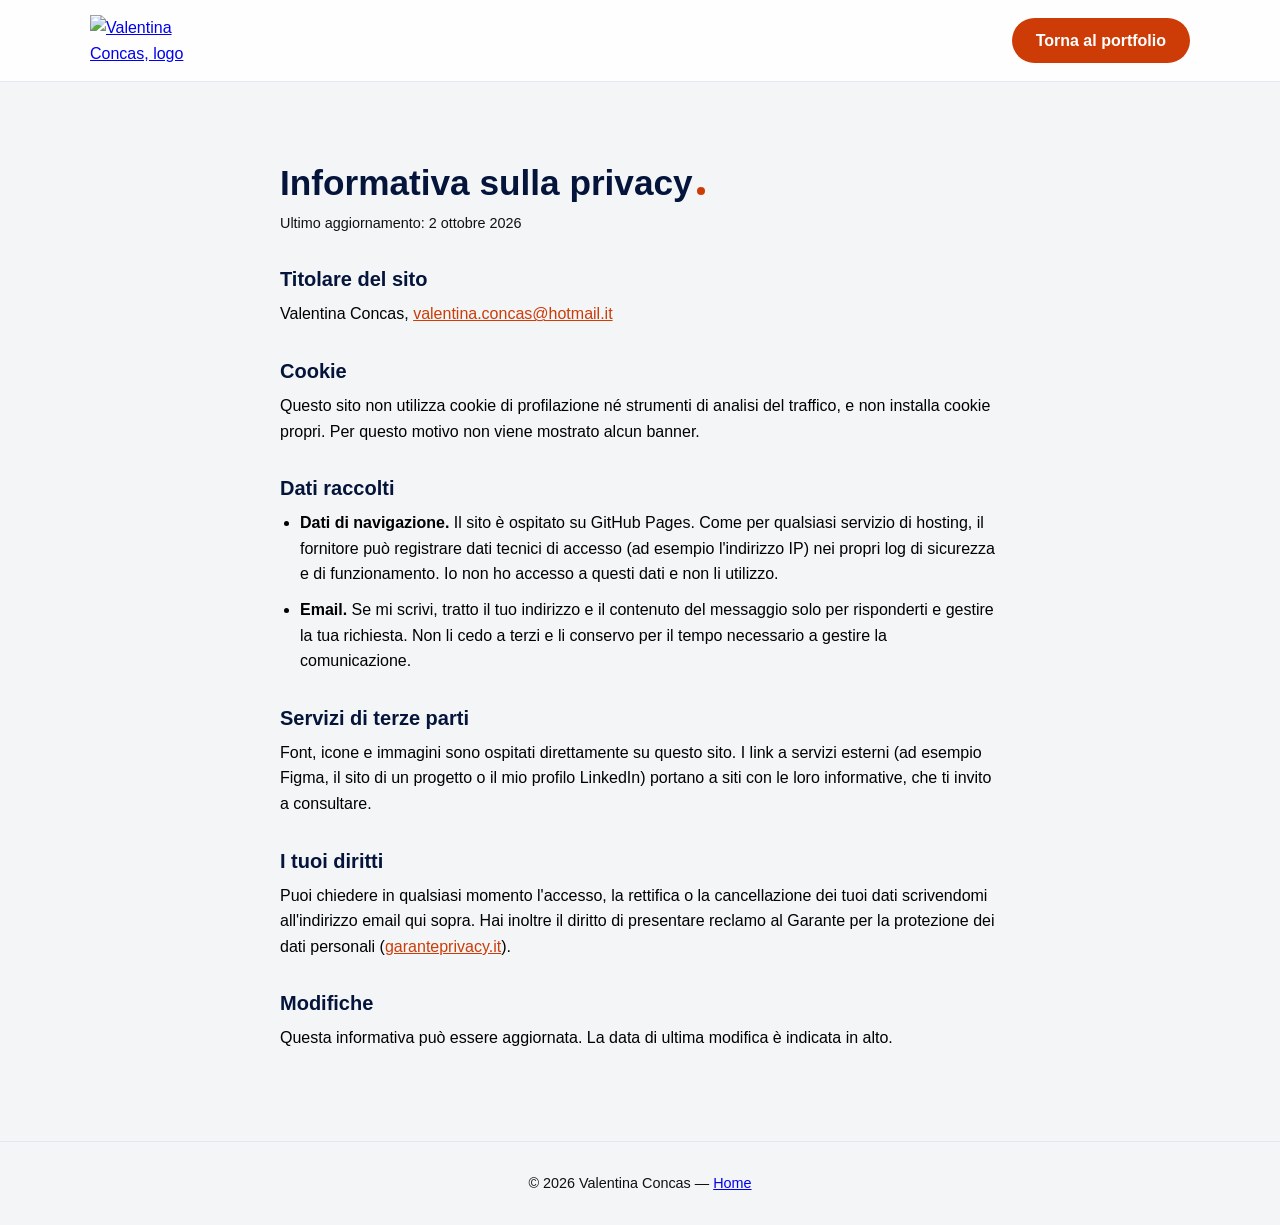
==== privacy.html @ 8ae032e2 "Add files via upload" ====
<!DOCTYPE html>
<html lang="it">
<head>
  <meta charset="UTF-8">
  <meta name="viewport" content="width=device-width, initial-scale=1.0">
  <title>Privacy | Valentina Concas</title>
  <meta name="description" content="Informativa sulla privacy del portfolio di Valentina Concas.">
  <link rel="canonical" href="https://valentinaconcas.github.io/privacy.html">
  <link rel="icon" type="image/svg+xml" href="immagini/icona.svg">
  <link rel="stylesheet" href="style.css">
  <style>
    .privacy { max-width: 760px; }
    .privacy h1 { font-size: 2.2rem; margin-bottom: 8px; }
    .privacy h2 { font-size: 1.25rem; margin: 32px 0 10px; }
    .privacy p, .privacy li { margin-bottom: 10px; }
    .privacy ul { padding-left: 20px; }
    .privacy .updated { color: var(--text-muted); font-size: 0.9rem; margin-bottom: 24px; }
    .privacy a { color: var(--primary-orange); }
  </style>
</head>
<body>

  <header class="navbar">
    <div class="container nav-container">
      <a href="index.html" class="logo"><img id="logoSchermo" src="immagini/logo.svg" alt="Valentina Concas, logo"></a>
      <a href="index.html" class="btn-cta">Torna al portfolio</a>
    </div>
  </header>

  <main class="section">
    <div class="container privacy">
      <h1>Informativa sulla privacy<span class="dot"></span></h1>
      <p class="updated">Ultimo aggiornamento: 2 ottobre 2026</p>

      <h2>Titolare del sito</h2>
      <p>Valentina Concas, <a href="mailto:valentina.concas@hotmail.it">valentina.concas@hotmail.it</a></p>

      <h2>Cookie</h2>
      <p>Questo sito non utilizza cookie di profilazione né strumenti di analisi del traffico, e non installa cookie propri. Per questo motivo non viene mostrato alcun banner.</p>

      <h2>Dati raccolti</h2>
      <ul>
        <li><strong>Dati di navigazione.</strong> Il sito è ospitato su GitHub Pages. Come per qualsiasi servizio di hosting, il fornitore può registrare dati tecnici di accesso (ad esempio l'indirizzo IP) nei propri log di sicurezza e di funzionamento. Io non ho accesso a questi dati e non li utilizzo.</li>
        <li><strong>Email.</strong> Se mi scrivi, tratto il tuo indirizzo e il contenuto del messaggio solo per risponderti e gestire la tua richiesta. Non li cedo a terzi e li conservo per il tempo necessario a gestire la comunicazione.</li>
      </ul>

      <h2>Servizi di terze parti</h2>
      <p>Font, icone e immagini sono ospitati direttamente su questo sito. I link a servizi esterni (ad esempio Figma, il sito di un progetto o il mio profilo LinkedIn) portano a siti con le loro informative, che ti invito a consultare.</p>

      <h2>I tuoi diritti</h2>
      <p>Puoi chiedere in qualsiasi momento l'accesso, la rettifica o la cancellazione dei tuoi dati scrivendomi all'indirizzo email qui sopra. Hai inoltre il diritto di presentare reclamo al Garante per la protezione dei dati personali (<a href="https://www.garanteprivacy.it" target="_blank" rel="noopener">garanteprivacy.it</a>).</p>

      <h2>Modifiche</h2>
      <p>Questa informativa può essere aggiornata. La data di ultima modifica è indicata in alto.</p>
    </div>
  </main>

  <footer>
    <div class="container text-center">
      <p>© 2026 Valentina Concas — <a href="index.html">Home</a></p>
    </div>
  </footer>

</body>
</html>
---- style.css ----
/* RESET & VARIABILI */
:root {
  --primary-blue: #04143A;
  --secondary-blue: #3d4f75;
  --primary-orange: #cd3c07;
  --hover-orange: #E67B07;
  --bg-offwhite: #F3F5F7;
  --bg-white: #ffffff;
  --text-dark: #000000;
  --text-muted: #101113;
  --border-color: #e2e8f0;
  --font-main: 'Inter', sans-serif;
  --font-heading: 'Plus Jakarta Sans', sans-serif;
  --transition: all 0.3s cubic-bezier(0.4, 0, 0.2, 1);
}

* {
  margin: 0;
  padding: 0;
  box-sizing: border-box;
}

html {
  scroll-behavior: smooth;
}

body {
  font-family: var(--font-main);
  background-color: var(--bg-offwhite);
  color: var(--text-dark);
  line-height: 1.6;
}

.container {
  max-width: 1140px;
  margin: 0 auto;
  padding: 0 20px;
}

.text-center { text-align: center; }
.bg-white { background-color: var(--bg-white); }
.dot {
  display: inline-block; /* FONDAMENTALE: permette di applicare larghezza e altezza */
  width: 8px;
  height: 8px;
  background-color: var(--primary-orange); /* Serve il background per riempirlo */
  border-radius: 50%; /* 50% basta per renderlo un cerchio perfetto */
  margin-left: 4px; /* Un piccolo spazio dal testo */
}

/* TIPOGRAFIA */
h1, h2, h3, h4 {
  font-family: var(--font-heading);
  color: var(--primary-blue);
  font-weight: 800;
  line-height: 1.2;
}

/* NAVBAR */
#logoSchermo {
  width: 100px;
  height: auto;
  display: block;
}

.navbar {
  position: sticky;
  top: 0;
  background-color: rgba(255, 255, 255, 0.9);
  backdrop-filter: blur(10px);
  border-bottom: 1px solid var(--border-color);
  z-index: 100;
  padding: 15px 0;
}

.nav-container {
  display: flex;
  justify-content: space-between;
  align-items: center;
}

.nav-links {
  display: flex;
  align-items: center;
  flex: 1;
  justify-content: space-between;
  margin-left: 40px;
}

.menu-centrale {
  display: flex;
  align-items: center;
  gap: 30px;
  margin: 0 auto;
}

.menu-centrale a {
  text-decoration: none;
  color: var(--text-dark);
  font-weight: 600;
  font-size: 0.95rem;
  transition: var(--transition);
}

.menu-centrale a:hover {
  color: var(--primary-orange);
}

.menu-toggle {
  display: none;
  background: none;
  border: none;
  font-size: 1.5rem;
  color: var(--primary-blue);
  cursor: pointer;
}

/* BOTTONI */
.btn-cta {
  padding: 10px 24px;
  border-radius: 100px;
  font-weight: 700;
  text-decoration: none;
  transition: var(--transition);
  background-color: var(--primary-orange);
  color: white !important;
  white-space: nowrap;
}

.btn-cta:hover {
  background-color: var(--hover-orange);
  transform: translateY(-2px);
}

.btn {
  display: inline-block;
  padding: 12px 24px;
  border-radius: 8px;
  font-weight: 700;
  text-decoration: none;
  cursor: pointer;
  transition: var(--transition);
  border: none;
}

.btn-primary {
  background-color: var(--hover-orange);
  color: white !important;
}

.btn-primary:hover {
  background-color: var(--primary-orange);
  transform: translateY(-2px);
}

.btn-outline {
  border: 2px solid var(--primary-blue);
  color: var(--primary-blue);
  background: transparent;
}

.btn-outline:hover {
  background-color: var(--primary-blue);
  color: white;
}

.btn-link {
  background: none;
  border: none;
  color: var(--primary-orange);
  font-weight: 700;
  cursor: pointer;
  padding: 0;
  margin-top: 10px;
}

/* HERO SECTION */
.hero {
  padding: 100px 0 60px 0;
}

.hero-grid {
  display: grid;
  grid-template-columns: 1.2fr 0.8fr;
  align-items: center;
  gap: 50px;
}

.badge-container {
  display: flex;
  gap: 10px;
  margin-bottom: 20px;
}

.badge {
  padding: 6px 14px;
  border-radius: 50px;
  font-size: 0.85rem;
  font-weight: 700;
  text-transform: uppercase;
}

.badge-orange { background-color: rgba(249, 115, 22, 0.15); color: var(--primary-orange); }
.badge-blue { background-color: rgba(30, 58, 138, 0.1); color: var(--primary-blue); }

.hero h1 {
  font-size: 2.8rem;
  max-width: 900px;
  margin-bottom: 20px;
}

.hero-sub {
  font-size: 1.2rem;
  color: var(--text-muted);
  max-width: 700px;
  margin-bottom: 30px;
}

.hero-actions {
  display: flex;
  gap: 15px;
}

.hero-image {
  display: flex;
  flex-direction: column;
  align-items: center;
  gap: 14px;
}

.hero-portrait {
  width: 260px;
  height: 260px;
  object-fit: cover;
  border-radius: 100%;
  box-shadow:5px 15px 35px rgba(4, 20, 58, 0.12);
}

.hero-caption {
  text-align: center;
}

.hero-caption strong {
  display: block;
  font-size: 1.05rem;
  color: var(--primary-blue);
  font-weight: 700;
}

.hero-caption span {
  display: block;
  font-size: 0.85rem;
  color: var(--secondary-blue);
  font-weight: 500;
}

/* SEZIONI GENERALI */
.section {
  padding: 80px 0;
}

.section-header {
  margin-bottom: 40px;
}

.section-header h2 {
  font-size: 2.2rem;
  margin-bottom: 10px;
}

.section-header p {
  color: var(--text-muted);
}

/* GRIGLIA PROGETTI & FILTRI */
.projects-grid {
  display: grid;
  grid-template-columns: repeat(2, 1fr); /* 2 colonne uguali */
  grid-template-rows: repeat(2, 1fr);    /* 2 righe uguali */
  gap: 30px;
}

.project-card {
  background: var(--bg-white);
  border-radius: 12px;
  overflow: hidden;
  border: 1px solid var(--border-color);
  cursor: pointer;
  transition: var(--transition);
}

.project-card:hover {
  transform: translateY(-5px);
  box-shadow: 0 12px 24px rgba(0,0,0,0.08);
}

.card-image {
  height: 400px;
  width: auto;
  padding: 25px;
  display: flex;
  align-items: flex-end;
}

.bg-Nalema { background-image: url(immagini/\nalema8.webp); background-repeat: no-repeat; background-position: center;background-size: cover; }
.bg-scuderia { background-image: url(immagini/header.webp); background-repeat: no-repeat; background-position: center;background-size: cover; }
.bg-cooperativa {background-image: url(immagini/cooperativa1.webp); background-repeat: no-repeat; background-position: center;background-size: cover;  }
.bg-hora { background-image: url(immagini/header2.webp); background-repeat: no-repeat; background-position: center;background-size: cover; }

/* Galleria orizzontale */
.mockup-scroll {
  display: flex;
  overflow-x: auto;
  gap: 15px;
  padding: 10px 0;
}

.mockup-scroll::-webkit-scrollbar {
  height: 6px;
}

.mockup-scroll::-webkit-scrollbar-thumb {
  background: #ccc;
  border-radius: 10px;
}

.mockup-thumb {
  height: 180px;
  border-radius: 10px;
  cursor: pointer;
  flex-shrink: 0;
  object-fit: cover;
}

/* Modale immagini */
.img-modal {
  display: none;
  position: fixed;
  inset: 0;
  background: rgba(0,0,0,0.85);
  justify-content: center;
  align-items: center;
  z-index: 9999;
}

.img-modal-content {
  max-width: 90%;
  max-height: 90%;
  width: 800px;
  height: 500px;
}

.img-close {
  position: absolute;
  top: 20px;
  right: 30px;
  font-size: 32px;
  color: white;
  cursor: pointer;
}

.img-nav {
  position: absolute;
  top: 50%;
  font-size: 50px;
  color: white;
  cursor: pointer;
  user-select: none;
  height: 800px;
  width: auto;
}

.img-nav.prev {
  left: 40px;
}

.img-nav.next {
  right: 40px;
}

.card-tag {
  background-color: rgba(255, 255, 255, 0.9);
  color: var(--text-dark);
  padding: 4px 10px;
  border-radius: 4px;
  font-size: 0.75rem;
  font-weight: 700;
}

.card-content {
  padding: 20px;
}

.card-content h3 {
  font-size: 1.3rem;
  margin-bottom: 8px;
}

.card-content p {
  font-size: 0.9rem;
  color: var(--text-muted);
}

.pdf-cover {
  width: 100%;
  object-fit: cover;
 display: block;
}

/* LAYOUT CHI SONO & CV */
.grid-2 {
  display: grid;
  grid-template-columns: 1fr 1fr;
  gap: 160px;
  align-items: start; /* Mantiene le colonne allineate in alto */
}

.portrait {
  width: 200px;
  height: 200px;
  margin: 30px 0 30px 0;
  object-fit: cover;
  border-radius: 100px;
  box-shadow: 5px 10px 35px rgba(4, 20, 58, 0.12);
  flex-shrink: 0;
}

/* Stile per i titoli all'interno della griglia */
.about-card h3, 
.timeline h3 {
  font-size: 1.4rem;
  margin-bottom: 20px;
  color: var(--primary-blue);
}

/* Spaziatura paragrafi del percorso */
.about-card p {
  margin-bottom: 15px;
  color: var(--text-dark);
}

/* Stile elementi Timeline */
.timeline-item {
  border-left: 3px solid var(--primary-orange);
  padding-left: 18px;
  margin-bottom: 25px;
  position: relative;
}

.timeline-item .date {
  font-size: 0.85rem;
  font-weight: 700;
  color: var(--primary-orange);
  display: block;
  margin-bottom: 4px;
}

.timeline-item h4 {
  font-size: 1.1rem;
  margin-bottom: 6px;
}

.timeline-item p {
  font-size: 0.9rem;
  color: var(--text-muted);
}

/* ATTESTATI */
.certificate{display: flex; width:300px; padding: 20px;}
.cert-grid {
  display: grid;
  grid-template-columns: repeat(auto-fit, minmax(280px, 1fr));
  gap: 20px;
}

.cert-card {
  border: 1px solid var(--border-color);
  padding: 25px;
  border-radius: 10px;
  position: relative;
}

.cert-badge {
  position: absolute;
  top: 15px;
  right: 15px;
  background-color: var(--primary-blue);
  color: white;
  padding: 2px 8px;
  border-radius: 4px;
  font-size: 0.75rem;
}

/* CONTATTI */
.contact-box {
  background-color: var(--bg-white);
  padding: 40px;
  border-radius: 12px;
  margin-top: 30px;
  border: 1px solid var(--border-color);
}

.email-display {
  font-size: 1.8rem;
  font-weight: 800;
  color: var(--primary-blue);
  margin-bottom: 20px;
}

/* STILI POP-UP MODALE CON VIEWER PDF */
.modal-backdrop {
  display: none;
  position: fixed;
  top: 0; left: 0; width: 100%; height: 100%;
  background-color: rgba(15, 23, 42, 0.7);
  backdrop-filter: blur(5px);
  z-index: 200;
  justify-content: center;
  align-items: center;
  padding: 20px;
}

.modal-content {
  background-color: var(--bg-white);
  width: 100%;
  border-radius: 12px;
  padding: 30px;
  position: relative;
  max-height: 85vh;
  overflow-y: auto;
}

.modal-large {
  max-width: 850px;
  width: 95%;
  max-height: 90vh;
  padding: 25px;
  border-radius: 16px;
}

.modal-close {
  position: absolute;
  top: 15px; right: 10px;
  background: var(--primary-orange); border: none;
  font-size: 0.8rem; cursor: pointer;
  color: var(--bg-offwhite);
  transition: var(--transition);
  border-radius: 2%;
  padding: 4px;
 
}

.modal-close:hover {
  color: var(--primary-orange);
}

.pdf-viewer-container {
  width: 100%;
  height: auto;
  background-color: #031d37;
  border-radius: 10px;
  overflow: hidden;
  border: 1px solid var(--border-color);
  margin-top: 15px;
}

.pdf-frame {
  width: 100%;
  height: 100%;
  border: none;
}

.modal-actions-bar {
  display: flex;
  flex-wrap: wrap;
  gap: 12px;
  margin: 20px 0;
  padding-bottom: 20px;
  border-bottom: 1px solid var(--border-color);
}

.recruiter-summary-box {
  background-color: var(--bg-offwhite);
  border: 1px solid var(--border-color);
  border-radius: 12px;
  padding: 20px;
}

.recruiter-summary-box h4 {
  font-size: 1rem;
  color: var(--primary-blue);
  margin-bottom: 8px;
  display: flex;
  align-items: center;
  gap: 8px;
}

.summary-grid {
  display: grid;
  grid-template-columns: repeat(auto-fit, minmax(240px, 1fr));
  gap: 20px;
  margin-top: 15px;
}

.summary-item ul {
  padding-left: 18px;
  font-size: 0.9rem;
  color: var(--text-dark);
}

.summary-item ul li {
  margin-bottom: 6px;
}

/* STILI BADGE E ICONE TOOL */
.tools-wrapper {
  display: flex;
  flex-wrap: wrap;
  gap: 8px;
  margin-top: 8px;
}

.tool-badge {
  display: inline-flex;
  align-items: center;
  gap: 8px;
  background-color: var(--bg-white);
  border: 1px solid var(--border-color);
  padding: 6px 12px;
  border-radius: 8px;
  font-size: 0.85rem;
  font-weight: 600;
  color: var(--text-dark);
  box-shadow: 0 1px 3px rgba(0, 0, 0, 0.05);
}

.tool-icon {
  width: 18px;
  height: 18px;
  object-fit: contain;
}

footer {
  padding: 30px 0;
  border-top: 1px solid var(--border-color);
  font-size: 0.9rem;
  color: var(--text-muted);
}

/* RESPONSIVE */
@media (max-width: 768px) {
  .hero-grid {
    grid-template-columns: 1fr;
    text-align: center;
    gap: 30px;
  }

  .hero-portrait {
    width: 180px;
    height: 180px;
  }

  .badge-container, .hero-actions {
    justify-content: center;
  }

  .hero h1 { font-size: 2rem; }
  .grid-2 { grid-template-columns: 1fr;  gap: 40px; }
  .about-card > ul {margin-left: 12px;}
  
  li:nth-child(odd) {background-color: var(--border-color); margin-bottom: 12px;}
  li:nth-child(even){background-color: rgb(from var(--primary-orange) r g b / 8%); margin-bottom: 12px;  }
  
  .nav-links {
    display: none;
    flex-direction: column;
    position: absolute;
    top: 100%; left: 0; width: 100%;
    background-color: var(--bg-white);
    padding: 20px;
    border-bottom: 1px solid var(--border-color);
    margin-left: 0;
    gap: 15px;
  }

  .menu-centrale {
    flex-direction: column;
    gap: 15px;
  }
  
  .nav-links.active { display: flex; }
  .menu-toggle { display: block; }

  .pdf-viewer-container {
  height: 260px;
}

.pdf-cover {
  height: 100%;
  object-position: center top;
}

  
  .modal-actions-bar {
    flex-direction: column;
  }
  
  .modal-actions-bar .btn {
    width: 100%;
    text-align: center;
  }

  .projects-grid {
    grid-template-columns: 1fr; 
    grid-template-rows: auto;
  }
  
  .img-modal-content {
    height: 200px !important;     
    width: 340px !important;     
    object-position: center;
    object-fit: cover;          
    display: block;
    margin: 0 auto;
  }

  .recruiter-summary-box h4 {
  font-size: 0.8rem;
  padding: 10px;

}
br.mobile-br {
    display: block;
  }


 .card-image{height:240px ;width: auto ;}
 
.mockup-thumb{width: 70vw;}
 .bg-Nalema { background-image: url(immagini/nalema8.webp);  }
.bg-scuderia { background-image: url(immagini/header.webp); }
.bg-cooperativa {background-image: url(immagini/cooperativa1.webp);   }
.bg-hora { background-image: url(immagini/header2.webp);  }
}
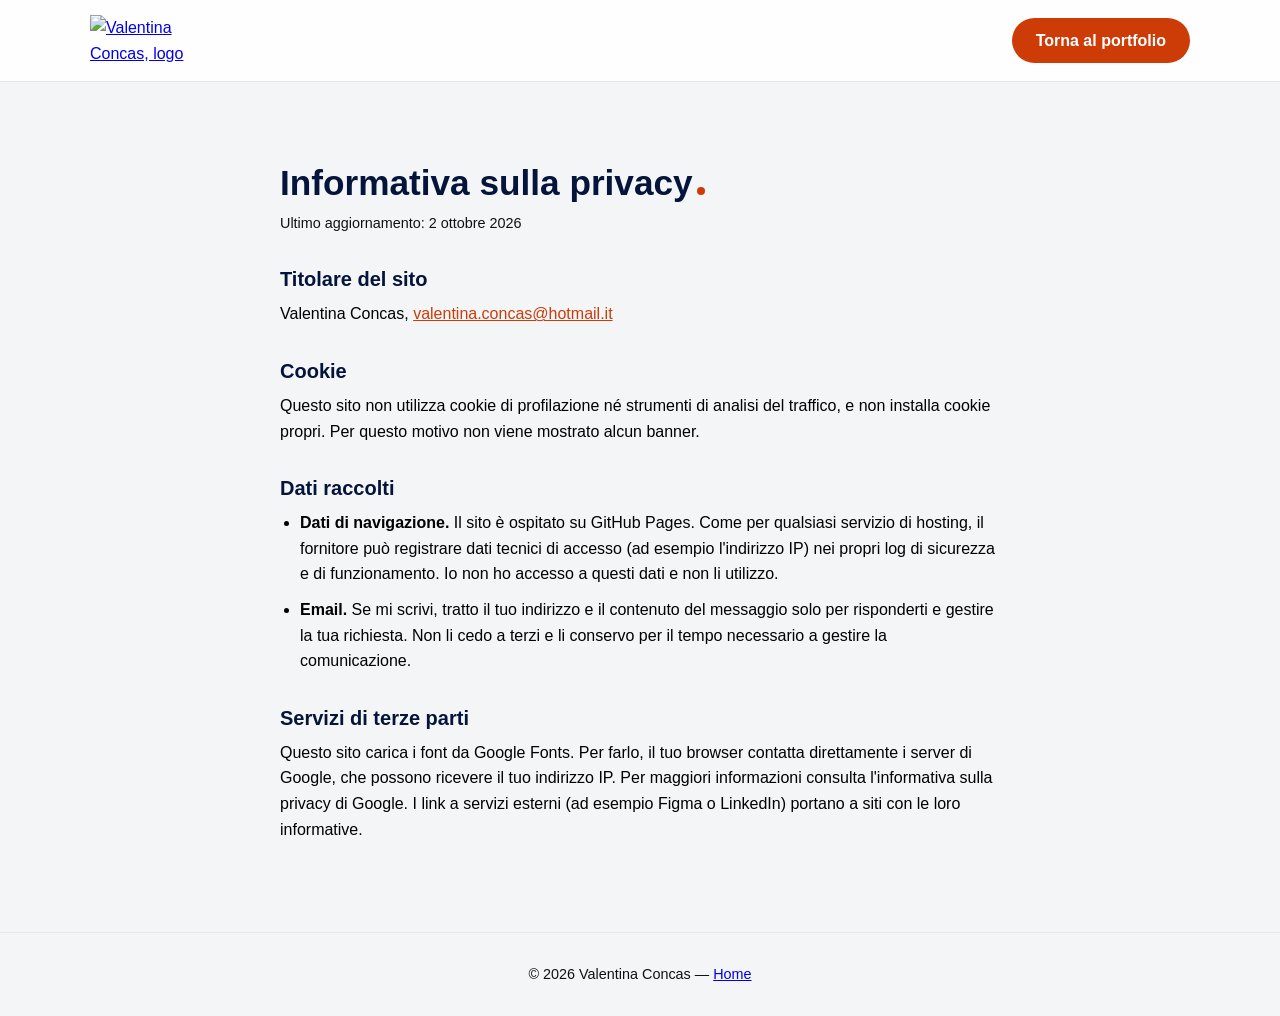
==== commit 39666f72: "Update privacy policy and remove inline styles Removed inline styles and updated privacy information" ====
--- a/privacy.html
+++ b/privacy.html
@@ -8,15 +8,7 @@
   <link rel="canonical" href="https://valentinaconcas.github.io/privacy.html">
   <link rel="icon" type="image/svg+xml" href="immagini/icona.svg">
   <link rel="stylesheet" href="style.css">
-  <style>
-    .privacy { max-width: 760px; }
-    .privacy h1 { font-size: 2.2rem; margin-bottom: 8px; }
-    .privacy h2 { font-size: 1.25rem; margin: 32px 0 10px; }
-    .privacy p, .privacy li { margin-bottom: 10px; }
-    .privacy ul { padding-left: 20px; }
-    .privacy .updated { color: var(--text-muted); font-size: 0.9rem; margin-bottom: 24px; }
-    .privacy a { color: var(--primary-orange); }
-  </style>
+
 </head>
 <body>
 
@@ -39,19 +31,14 @@
       <p>Questo sito non utilizza cookie di profilazione né strumenti di analisi del traffico, e non installa cookie propri. Per questo motivo non viene mostrato alcun banner.</p>
 
       <h2>Dati raccolti</h2>
-      <ul>
-        <li><strong>Dati di navigazione.</strong> Il sito è ospitato su GitHub Pages. Come per qualsiasi servizio di hosting, il fornitore può registrare dati tecnici di accesso (ad esempio l'indirizzo IP) nei propri log di sicurezza e di funzionamento. Io non ho accesso a questi dati e non li utilizzo.</li>
-        <li><strong>Email.</strong> Se mi scrivi, tratto il tuo indirizzo e il contenuto del messaggio solo per risponderti e gestire la tua richiesta. Non li cedo a terzi e li conservo per il tempo necessario a gestire la comunicazione.</li>
+      <ul >
+        <li style="background-color: transparent;"><strong>Dati di navigazione.</strong> Il sito è ospitato su GitHub Pages. Come per qualsiasi servizio di hosting, il fornitore può registrare dati tecnici di accesso (ad esempio l'indirizzo IP) nei propri log di sicurezza e di funzionamento. Io non ho accesso a questi dati e non li utilizzo.</li>
+        <li style="background-color: transparent;"><strong>Email.</strong> Se mi scrivi, tratto il tuo indirizzo e il contenuto del messaggio solo per risponderti e gestire la tua richiesta. Non li cedo a terzi e li conservo per il tempo necessario a gestire la comunicazione.</li>
       </ul>
 
       <h2>Servizi di terze parti</h2>
-      <p>Font, icone e immagini sono ospitati direttamente su questo sito. I link a servizi esterni (ad esempio Figma, il sito di un progetto o il mio profilo LinkedIn) portano a siti con le loro informative, che ti invito a consultare.</p>
-
-      <h2>I tuoi diritti</h2>
-      <p>Puoi chiedere in qualsiasi momento l'accesso, la rettifica o la cancellazione dei tuoi dati scrivendomi all'indirizzo email qui sopra. Hai inoltre il diritto di presentare reclamo al Garante per la protezione dei dati personali (<a href="https://www.garanteprivacy.it" target="_blank" rel="noopener">garanteprivacy.it</a>).</p>
-
-      <h2>Modifiche</h2>
-      <p>Questa informativa può essere aggiornata. La data di ultima modifica è indicata in alto.</p>
+     <p>Questo sito carica i font da Google Fonts. Per farlo, il tuo browser contatta direttamente i server di Google, che possono ricevere il tuo indirizzo IP. Per maggiori informazioni consulta l'informativa sulla privacy di Google. I link a servizi esterni (ad esempio Figma o LinkedIn) portano a siti con le loro informative.</p>
+      
     </div>
   </main>
 
--- a/style.css
+++ b/style.css
@@ -313,6 +313,7 @@
   overflow-x: auto;
   gap: 15px;
   padding: 10px 0;
+ 
 }
 
 .mockup-scroll::-webkit-scrollbar {
@@ -646,6 +647,15 @@
   font-size: 0.9rem;
   color: var(--text-muted);
 }
+
+/*  privacy */
+.privacy { max-width: 760px; }
+    .privacy h1 { font-size: 2.2rem; margin-bottom: 8px; }
+    .privacy h2 { font-size: 1.25rem; margin: 32px 0 10px; }
+    .privacy p, .privacy li { margin-bottom: 10px; }
+    .privacy ul { padding-left: 20px; }
+    .privacy .updated { color: var(--text-muted); font-size: 0.9rem; margin-bottom: 24px; }
+    .privacy a { color: var(--primary-orange); }
 
 /* RESPONSIVE */
 @media (max-width: 768px) {
@@ -734,11 +744,12 @@
   }
 
 
- .card-image{height:240px ;width: auto ;}
- 
-.mockup-thumb{width: 70vw;}
+ .card-image{height:230px ;width: auto ;}
+
  .bg-Nalema { background-image: url(immagini/nalema8.webp);  }
 .bg-scuderia { background-image: url(immagini/header.webp); }
 .bg-cooperativa {background-image: url(immagini/cooperativa1.webp);   }
 .bg-hora { background-image: url(immagini/header2.webp);  }
-}
+
+.mockup-thumb{width: 70vw;}
+}
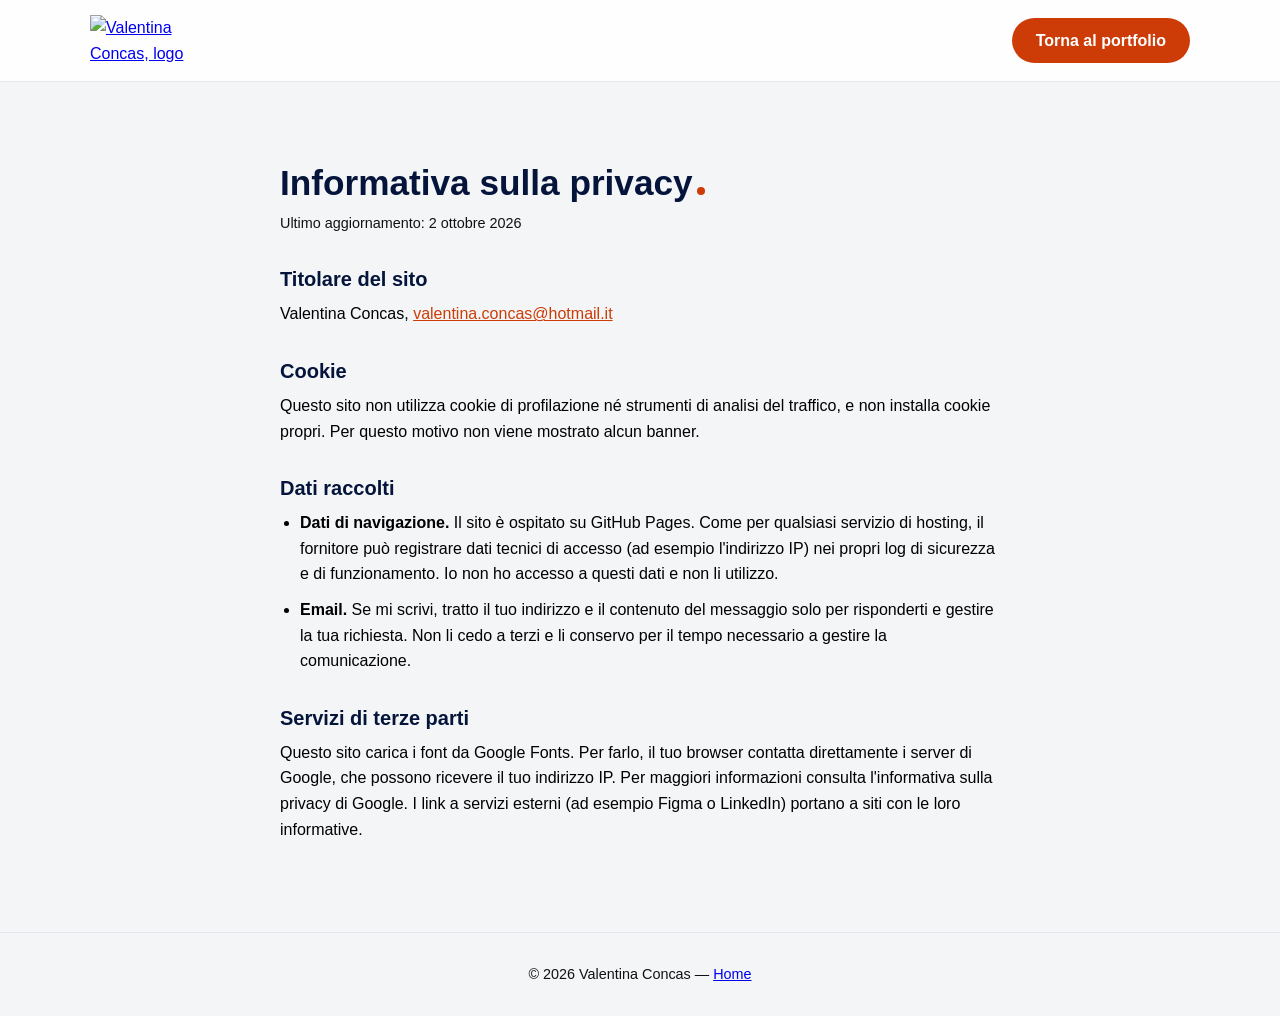
==== commit f8ff5ede: "Integrate Google Tag Manager in privacy.html Added Google Tag Manager script for tracking." ====
--- a/privacy.html
+++ b/privacy.html
@@ -8,6 +8,15 @@
   <link rel="canonical" href="https://valentinaconcas.github.io/privacy.html">
   <link rel="icon" type="image/svg+xml" href="immagini/icona.svg">
   <link rel="stylesheet" href="style.css">
+  <!-- Google tag (gtag.js) -->
+<script async src="https://www.googletagmanager.com/gtag/js?id=G-TJL36L2LDG"></script>
+<script>
+  window.dataLayer = window.dataLayer || [];
+  function gtag(){dataLayer.push(arguments);}
+  gtag('js', new Date());
+
+  gtag('config', 'G-TJL36L2LDG');
+</script>
 
 </head>
 <body>
--- a/style.css
+++ b/style.css
@@ -3,7 +3,7 @@
   --primary-blue: #04143A;
   --secondary-blue: #3d4f75;
   --primary-orange: #cd3c07;
-  --hover-orange: #E67B07;
+  --hover-orange: #a83005;
   --bg-offwhite: #F3F5F7;
   --bg-white: #ffffff;
   --text-dark: #000000;
@@ -87,12 +87,17 @@
   margin-left: 40px;
 }
 
-.menu-centrale {
-  display: flex;
+.menu-centrale,
+.menu-centrale ul {
+  display: flex;
+  flex-direction: row;
   align-items: center;
   gap: 30px;
   margin: 0 auto;
-}
+  list-style: none;
+  padding: 0;
+}
+.menu-centrale li{list-style: none;}
 
 .menu-centrale a {
   text-decoration: none;
@@ -200,7 +205,7 @@
   text-transform: uppercase;
 }
 
-.badge-orange { background-color: rgba(249, 115, 22, 0.15); color: var(--primary-orange); }
+.badge-orange {  background-color: var(--bg-white);border: 2px solid var(--hover-orange); color: var(--hover-orange); }
 .badge-blue { background-color: rgba(30, 58, 138, 0.1); color: var(--primary-blue); }
 
 .hero h1 {
@@ -693,9 +698,11 @@
     gap: 15px;
   }
 
-  .menu-centrale {
+ .menu-centrale,
+  .menu-centrale ul {
     flex-direction: column;
     gap: 15px;
+    width: 100%;
   }
   
   .nav-links.active { display: flex; }
